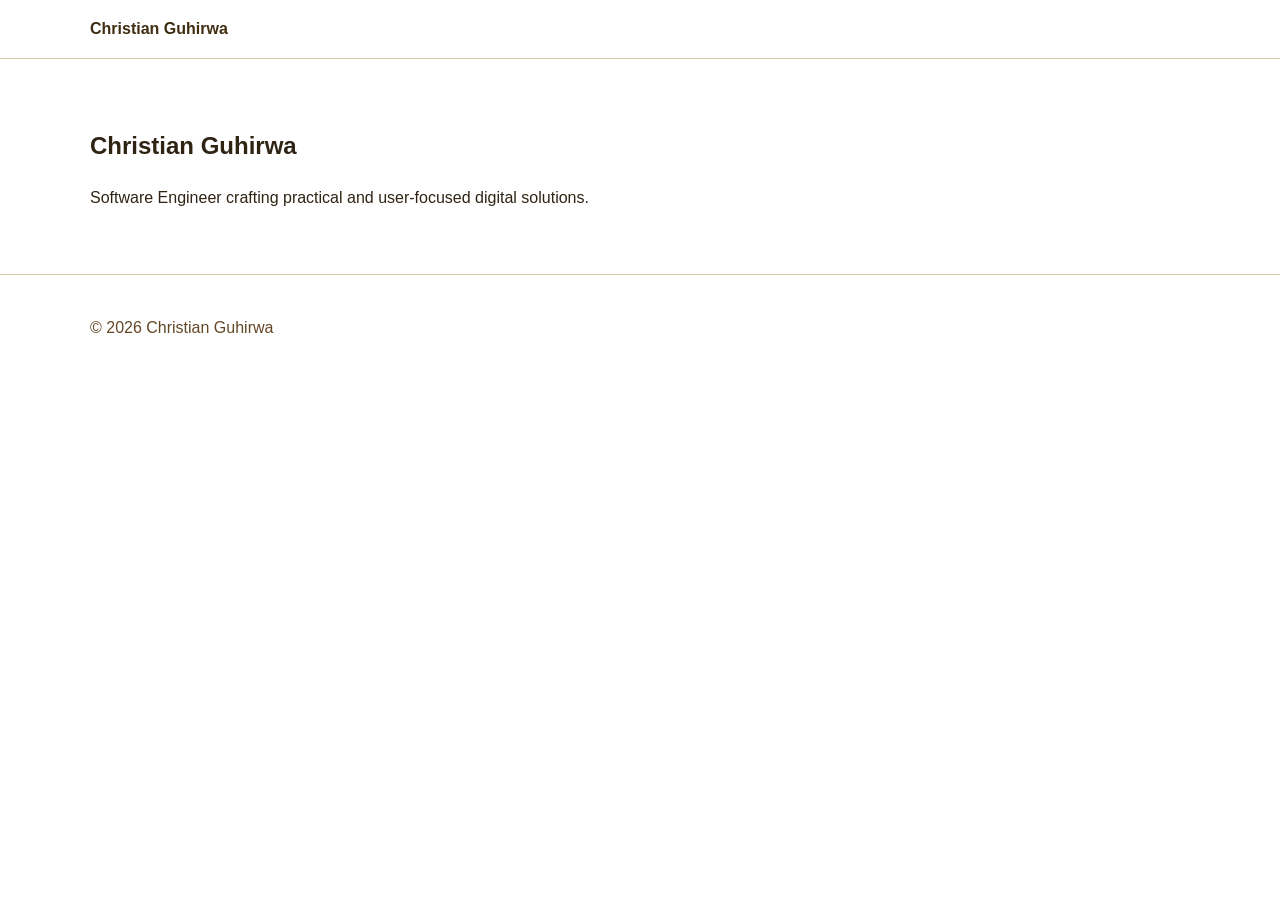
==== index.html @ 23f3f467 "feat(portfolio-foundation): scaffold baseline pages, styles, and starter scripts add base HTML struc" ====
<!doctype html>
<html lang="en">
  <head>
    <meta charset="UTF-8" />
    <meta name="viewport" content="width=device-width, initial-scale=1.0" />
    <meta
      name="description"
      content="Christian Guhirwa portfolio website showcasing projects, skills, experience, and contact information."
    />
    <meta name="theme-color" content="#402D11" />
    <meta property="og:title" content="Christian Guhirwa | Software Engineer" />
    <meta
      property="og:description"
      content="Portfolio website of Christian Guhirwa, Software Engineer."
    />
    <meta property="og:type" content="website" />
    <title>Christian Guhirwa | Software Engineer Portfolio</title>

    <link rel="stylesheet" href="assets/css/variables.css" />
    <link rel="stylesheet" href="assets/css/base.css" />
    <link rel="stylesheet" href="assets/css/layout.css" />
    <link rel="stylesheet" href="assets/css/components.css" />
    <link rel="stylesheet" href="assets/css/animations.css" />
  </head>
  <body data-page="home">
    <header class="site-header">
      <div class="container nav-wrap">
        <a class="brand" href="index.html">Christian Guhirwa</a>
      </div>
    </header>

    <main>
      <section class="section" id="hero">
        <div class="container">
          <h1>Christian Guhirwa</h1>
          <p>
            Software Engineer crafting practical and user-focused digital
            solutions.
          </p>
        </div>
      </section>
    </main>

    <footer class="site-footer">
      <div class="container">
        <p>© <span id="year"></span> Christian Guhirwa</p>
      </div>
    </footer>

    <script src="assets/js/main.js" defer></script>
  </body>
</html>
---- assets/css/variables.css ----
:root {
  --color-primary: #402d11;
  --color-white: #ffffff;

  --color-background: var(--color-white);
  --color-surface: #fffaf4;
  --color-text: #2f2314;
  --color-text-muted: #634726;
  --color-border: #d8c3a6;

  --radius-sm: 8px;
  --radius-md: 12px;
  --radius-lg: 16px;

  --space-1: 0.25rem;
  --space-2: 0.5rem;
  --space-3: 0.75rem;
  --space-4: 1rem;
  --space-5: 1.5rem;
  --space-6: 2rem;
  --space-7: 3rem;

  --container-width: 1100px;
}
---- assets/css/base.css ----
* {
  box-sizing: border-box;
}

html,
body {
  margin: 0;
  padding: 0;
}

body {
  font-family: "Segoe UI", Tahoma, Geneva, Verdana, sans-serif;
  line-height: 1.6;
  background-color: var(--color-background);
  color: var(--color-text);
}

a {
  color: inherit;
  text-decoration: none;
}

img {
  max-width: 100%;
  display: block;
}
---- assets/css/layout.css ----
.container {
  width: min(100% - 2rem, var(--container-width));
  margin-inline: auto;
}

.section {
  padding: var(--space-7) 0;
}

.nav-wrap {
  display: flex;
  align-items: center;
  justify-content: space-between;
  gap: var(--space-4);
}
---- assets/css/components.css ----
.site-header {
  border-bottom: 1px solid var(--color-border);
  background: var(--color-white);
}

.brand {
  font-weight: 700;
  color: var(--color-primary);
  padding: var(--space-4) 0;
}

button,
.btn {
  border: 1px solid var(--color-primary);
  background: var(--color-primary);
  color: var(--color-white);
  padding: 0.5rem 0.875rem;
  border-radius: var(--radius-sm);
  cursor: pointer;
}

.site-footer {
  border-top: 1px solid var(--color-border);
  padding: var(--space-5) 0;
  color: var(--color-text-muted);
}
---- assets/css/animations.css ----
@keyframes fadeIn {
  from {
    opacity: 0;
  }
  to {
    opacity: 1;
  }
}

.section {
  animation: fadeIn 400ms ease-out;
}
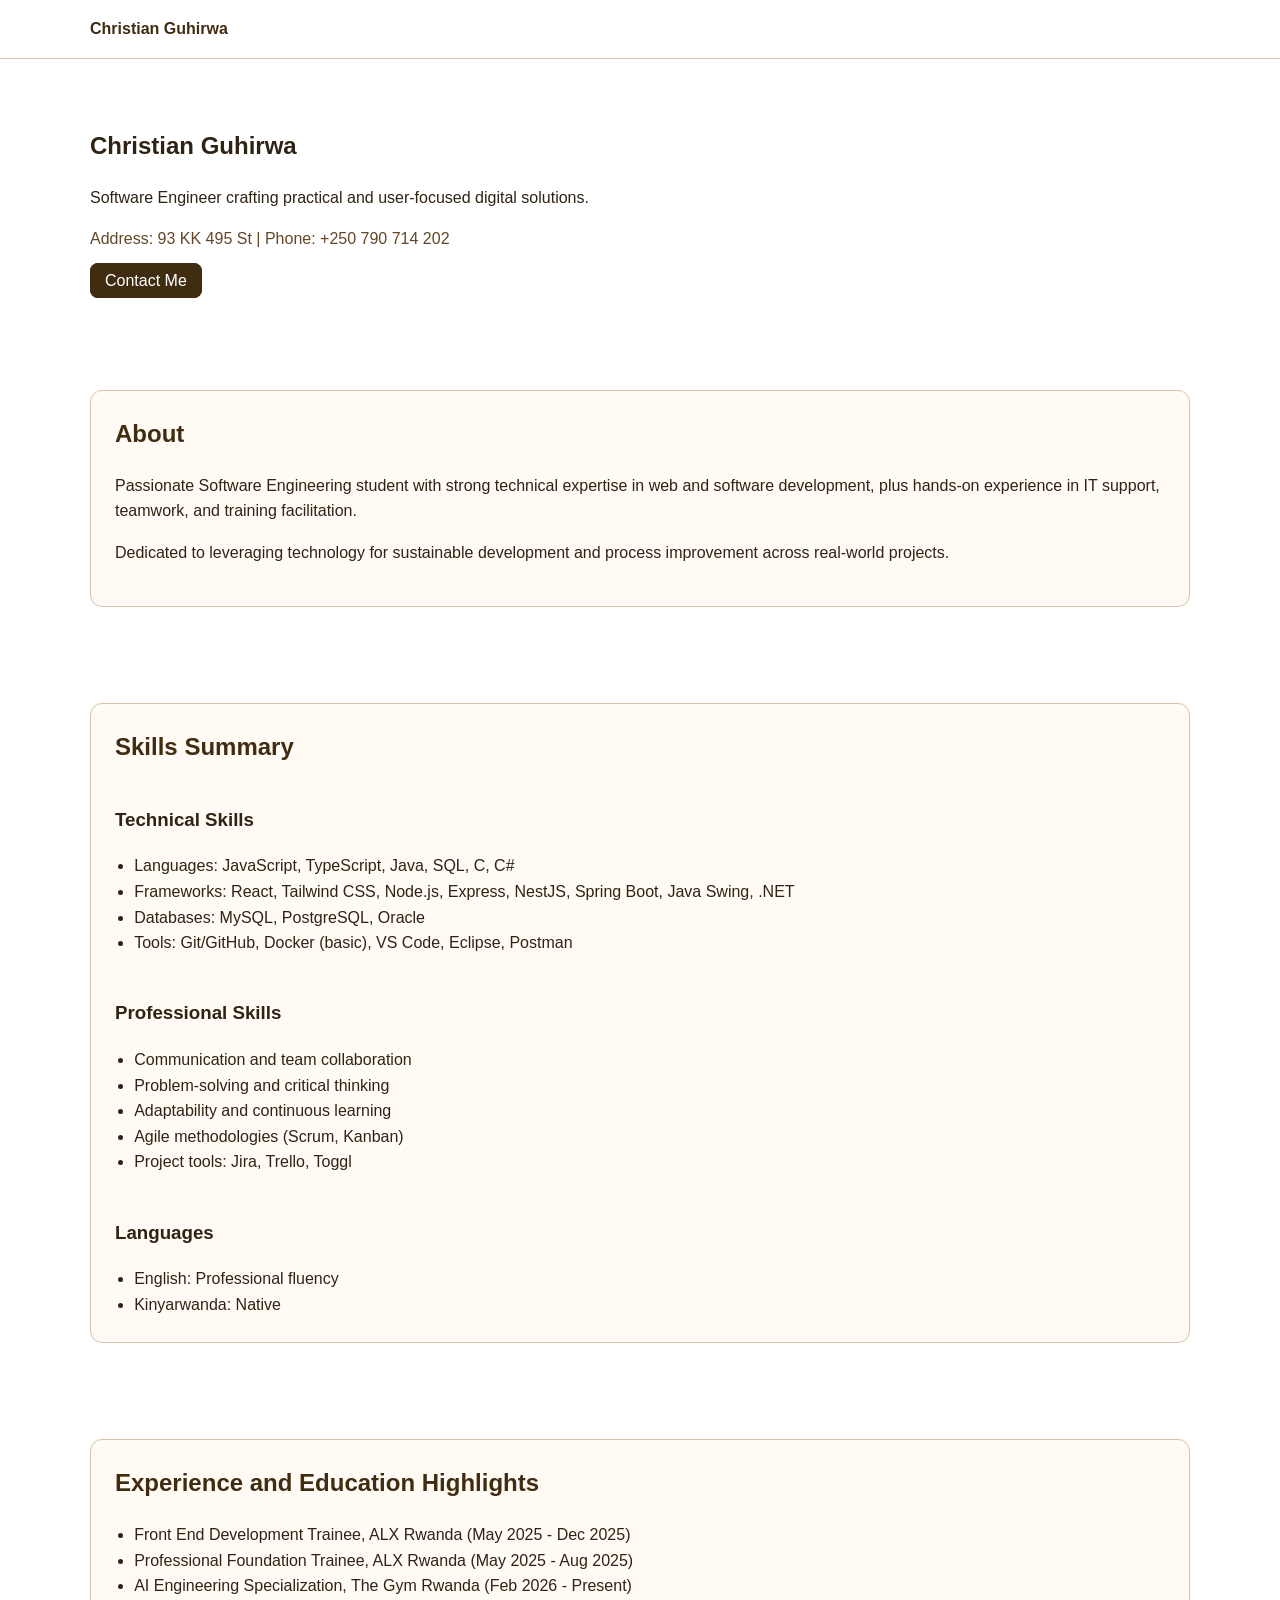
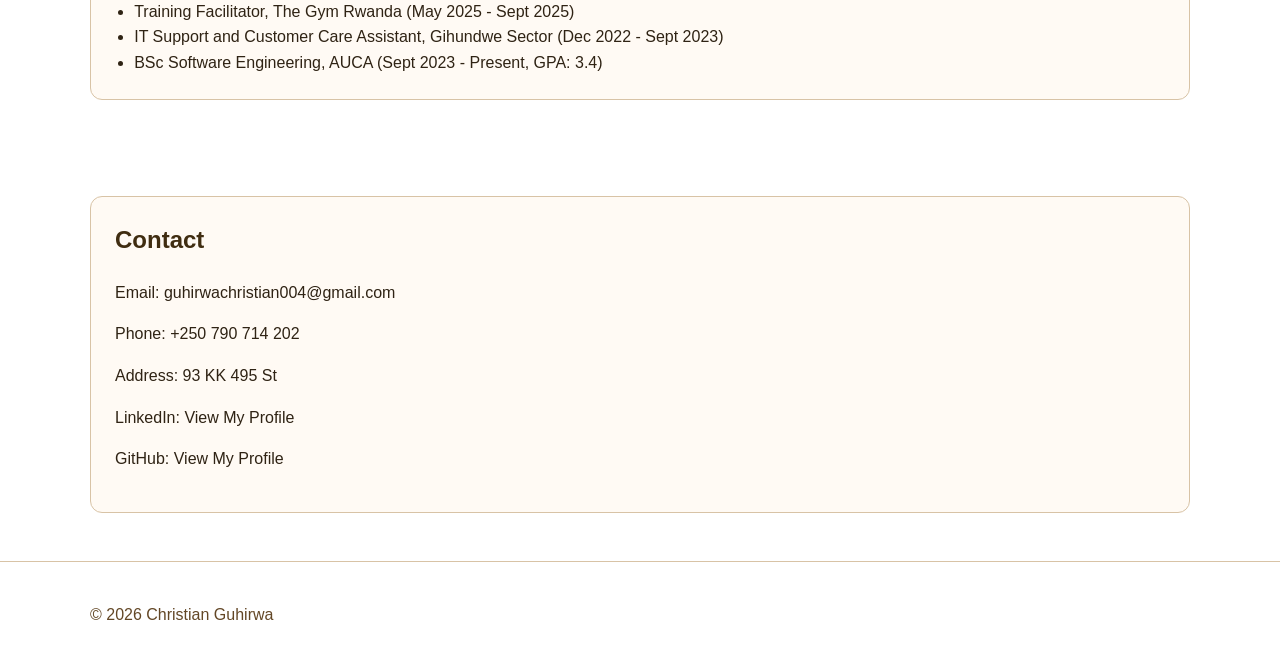
==== commit b7256e00: "feat(home-content): add portfolio profile sections and keep static content source - add full About, " ====
--- a/index.html
+++ b/index.html
@@ -37,6 +37,107 @@
             Software Engineer crafting practical and user-focused digital
             solutions.
           </p>
+          <p class="hero-meta">
+            Address: 93 KK 495 St | Phone: +250 790 714 202
+          </p>
+          <a class="btn" href="mailto:guhirwachristian004@gmail.com"
+            >Contact Me</a
+          >
+        </div>
+      </section>
+
+      <section class="section" id="about">
+        <div class="container content-block">
+          <h2>About</h2>
+          <p>
+            Passionate Software Engineering student with strong technical
+            expertise in web and software development, plus hands-on experience
+            in IT support, teamwork, and training facilitation.
+          </p>
+          <p>
+            Dedicated to leveraging technology for sustainable development and
+            process improvement across real-world projects.
+          </p>
+        </div>
+      </section>
+
+      <section class="section" id="skills">
+        <div class="container content-block">
+          <h2>Skills Summary</h2>
+          <div class="list-grid">
+            <div>
+              <h3>Technical Skills</h3>
+              <ul>
+                <li>Languages: JavaScript, TypeScript, Java, SQL, C, C#</li>
+                <li>
+                  Frameworks: React, Tailwind CSS, Node.js, Express, NestJS,
+                  Spring Boot, Java Swing, .NET
+                </li>
+                <li>Databases: MySQL, PostgreSQL, Oracle</li>
+                <li>
+                  Tools: Git/GitHub, Docker (basic), VS Code, Eclipse, Postman
+                </li>
+              </ul>
+            </div>
+            <div>
+              <h3>Professional Skills</h3>
+              <ul>
+                <li>Communication and team collaboration</li>
+                <li>Problem-solving and critical thinking</li>
+                <li>Adaptability and continuous learning</li>
+                <li>Agile methodologies (Scrum, Kanban)</li>
+                <li>Project tools: Jira, Trello, Toggl</li>
+              </ul>
+            </div>
+            <div>
+              <h3>Languages</h3>
+              <ul>
+                <li>English: Professional fluency</li>
+                <li>Kinyarwanda: Native</li>
+              </ul>
+            </div>
+          </div>
+        </div>
+      </section>
+
+      <section class="section" id="experience">
+        <div class="container content-block">
+          <h2>Experience and Education Highlights</h2>
+          <ul>
+            <li>
+              Front End Development Trainee, ALX Rwanda (May 2025 - Dec 2025)
+            </li>
+            <li>
+              Professional Foundation Trainee, ALX Rwanda (May 2025 - Aug 2025)
+            </li>
+            <li>
+              AI Engineering Specialization, The Gym Rwanda (Feb 2026 - Present)
+            </li>
+            <li>Training Facilitator, The Gym Rwanda (May 2025 - Sept 2025)</li>
+            <li>
+              IT Support and Customer Care Assistant, Gihundwe Sector (Dec 2022
+              - Sept 2023)
+            </li>
+            <li>
+              BSc Software Engineering, AUCA (Sept 2023 - Present, GPA: 3.4)
+            </li>
+          </ul>
+        </div>
+      </section>
+
+      <section class="section" id="contact">
+        <div class="container content-block">
+          <h2>Contact</h2>
+          <p>
+            Email:
+            <a href="mailto:guhirwachristian004@gmail.com"
+              >guhirwachristian004@gmail.com</a
+            >
+          </p>
+          <p>Phone: <a href="tel:+250790714202">+250 790 714 202</a></p>
+          <p>Address: 93 KK 495 St</p>
+          <p>LinkedIn: View My Profile</p>
+          <p>GitHub: View My Profile</p>
         </div>
       </section>
     </main>
--- a/assets/css/components.css
+++ b/assets/css/components.css
@@ -24,3 +24,35 @@
   padding: var(--space-5) 0;
   color: var(--color-text-muted);
 }
+
+.hero-meta {
+  color: var(--color-text-muted);
+  margin-bottom: var(--space-4);
+}
+
+.content-block {
+  background: var(--color-surface);
+  border: 1px solid var(--color-border);
+  border-radius: var(--radius-md);
+  padding: var(--space-5);
+}
+
+.content-block h2 {
+  margin-top: 0;
+  color: var(--color-primary);
+}
+
+.list-grid {
+  display: grid;
+  gap: var(--space-5);
+}
+
+.content-block ul {
+  margin: 0;
+  padding-left: 1.2rem;
+}
+
+.content-block p,
+.content-block li {
+  color: var(--color-text);
+}
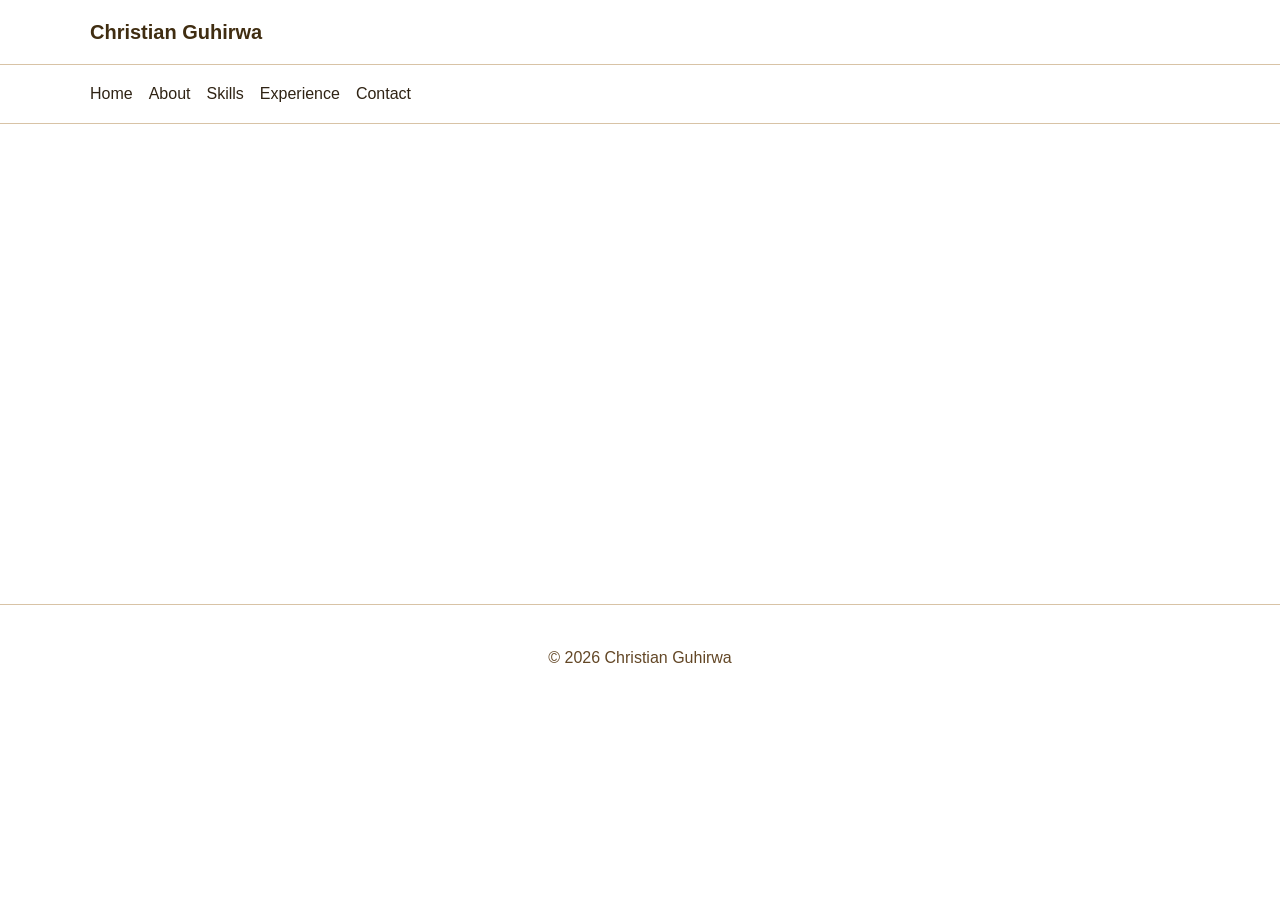
==== commit 56224059: "feat(dynamic data render): data driven sections with responsive design and navigation - move portfol" ====
--- a/index.html
+++ b/index.html
@@ -29,117 +29,26 @@
       </div>
     </header>
 
+    <nav class="site-nav">
+      <ul class="nav-links">
+        <li><a href="#hero">Home</a></li>
+        <li><a href="#about">About</a></li>
+        <li><a href="#skills">Skills</a></li>
+        <li><a href="#experience">Experience</a></li>
+        <li><a href="#contact">Contact</a></li>
+      </ul>
+    </nav>
+
     <main>
-      <section class="section" id="hero">
-        <div class="container">
-          <h1>Christian Guhirwa</h1>
-          <p>
-            Software Engineer crafting practical and user-focused digital
-            solutions.
-          </p>
-          <p class="hero-meta">
-            Address: 93 KK 495 St | Phone: +250 790 714 202
-          </p>
-          <a class="btn" href="mailto:guhirwachristian004@gmail.com"
-            >Contact Me</a
-          >
-        </div>
-      </section>
-
-      <section class="section" id="about">
-        <div class="container content-block">
-          <h2>About</h2>
-          <p>
-            Passionate Software Engineering student with strong technical
-            expertise in web and software development, plus hands-on experience
-            in IT support, teamwork, and training facilitation.
-          </p>
-          <p>
-            Dedicated to leveraging technology for sustainable development and
-            process improvement across real-world projects.
-          </p>
-        </div>
-      </section>
-
-      <section class="section" id="skills">
-        <div class="container content-block">
-          <h2>Skills Summary</h2>
-          <div class="list-grid">
-            <div>
-              <h3>Technical Skills</h3>
-              <ul>
-                <li>Languages: JavaScript, TypeScript, Java, SQL, C, C#</li>
-                <li>
-                  Frameworks: React, Tailwind CSS, Node.js, Express, NestJS,
-                  Spring Boot, Java Swing, .NET
-                </li>
-                <li>Databases: MySQL, PostgreSQL, Oracle</li>
-                <li>
-                  Tools: Git/GitHub, Docker (basic), VS Code, Eclipse, Postman
-                </li>
-              </ul>
-            </div>
-            <div>
-              <h3>Professional Skills</h3>
-              <ul>
-                <li>Communication and team collaboration</li>
-                <li>Problem-solving and critical thinking</li>
-                <li>Adaptability and continuous learning</li>
-                <li>Agile methodologies (Scrum, Kanban)</li>
-                <li>Project tools: Jira, Trello, Toggl</li>
-              </ul>
-            </div>
-            <div>
-              <h3>Languages</h3>
-              <ul>
-                <li>English: Professional fluency</li>
-                <li>Kinyarwanda: Native</li>
-              </ul>
-            </div>
-          </div>
-        </div>
-      </section>
-
-      <section class="section" id="experience">
-        <div class="container content-block">
-          <h2>Experience and Education Highlights</h2>
-          <ul>
-            <li>
-              Front End Development Trainee, ALX Rwanda (May 2025 - Dec 2025)
-            </li>
-            <li>
-              Professional Foundation Trainee, ALX Rwanda (May 2025 - Aug 2025)
-            </li>
-            <li>
-              AI Engineering Specialization, The Gym Rwanda (Feb 2026 - Present)
-            </li>
-            <li>Training Facilitator, The Gym Rwanda (May 2025 - Sept 2025)</li>
-            <li>
-              IT Support and Customer Care Assistant, Gihundwe Sector (Dec 2022
-              - Sept 2023)
-            </li>
-            <li>
-              BSc Software Engineering, AUCA (Sept 2023 - Present, GPA: 3.4)
-            </li>
-          </ul>
-        </div>
-      </section>
-
-      <section class="section" id="contact">
-        <div class="container content-block">
-          <h2>Contact</h2>
-          <p>
-            Email:
-            <a href="mailto:guhirwachristian004@gmail.com"
-              >guhirwachristian004@gmail.com</a
-            >
-          </p>
-          <p>Phone: <a href="tel:+250790714202">+250 790 714 202</a></p>
-          <p>Address: 93 KK 495 St</p>
-          <p>LinkedIn: View My Profile</p>
-          <p>GitHub: View My Profile</p>
-        </div>
-      </section>
+      <section class="section" id="hero" data-render="hero"></section>
+      <section class="section" id="about" data-render="about"></section>
+      <section class="section" id="skills" data-render="skills"></section>
+      <section
+        class="section"
+        id="experience"
+        data-render="experience"
+      ></section>
+      <section class="section" id="contact" data-render="contact"></section>
     </main>
 
     <footer class="site-footer">
--- a/assets/css/layout.css
+++ b/assets/css/layout.css
@@ -13,3 +13,34 @@
   justify-content: space-between;
   gap: var(--space-4);
 }
+
+.site-nav {
+  background: var(--color-white);
+  border-bottom: 1px solid var(--color-border);
+  position: sticky;
+  top: 0;
+  z-index: 100;
+}
+
+.nav-links {
+  list-style: none;
+  margin: 0;
+  padding: 0;
+  display: flex;
+  gap: var(--space-4);
+  align-items: center;
+  width: min(100% - 2rem, var(--container-width));
+  margin: 0 auto;
+  padding: var(--space-4) 0;
+}
+
+.nav-links a {
+  color: var(--color-text);
+  text-decoration: none;
+  font-weight: 500;
+  transition: color 200ms ease-out;
+}
+
+.nav-links a:hover {
+  color: var(--color-primary);
+}
--- a/assets/css/components.css
+++ b/assets/css/components.css
@@ -7,6 +7,7 @@
   font-weight: 700;
   color: var(--color-primary);
   padding: var(--space-4) 0;
+  font-size: 1.25rem;
 }
 
 button,
@@ -17,17 +18,44 @@
   padding: 0.5rem 0.875rem;
   border-radius: var(--radius-sm);
   cursor: pointer;
+  transition: all 200ms ease-out;
+  font-weight: 500;
+}
+
+button:hover,
+.btn:hover {
+  background: #502c0f;
+  transform: translateY(-2px);
+  box-shadow: 0 4px 12px rgba(64, 45, 17, 0.2);
 }
 
 .site-footer {
   border-top: 1px solid var(--color-border);
   padding: var(--space-5) 0;
   color: var(--color-text-muted);
+  text-align: center;
+}
+
+.hero-section {
+  text-align: center;
+}
+
+.hero-section h1 {
+  font-size: 2rem;
+  margin: 0 0 var(--space-3) 0;
+  color: var(--color-primary);
+}
+
+.hero-section > p {
+  font-size: 1.1rem;
+  margin: 0 0 var(--space-3) 0;
+  color: var(--color-text);
 }
 
 .hero-meta {
   color: var(--color-text-muted);
   margin-bottom: var(--space-4);
+  font-size: 0.95rem;
 }
 
 .content-block {
@@ -35,24 +63,81 @@
   border: 1px solid var(--color-border);
   border-radius: var(--radius-md);
   padding: var(--space-5);
+  transition: box-shadow 200ms ease-out;
+}
+
+.content-block:hover {
+  box-shadow: 0 4px 12px rgba(64, 45, 17, 0.1);
 }
 
 .content-block h2 {
   margin-top: 0;
+  margin-bottom: var(--space-4);
   color: var(--color-primary);
+  font-size: 1.5rem;
 }
 
-.list-grid {
+.content-block h3 {
+  margin-top: var(--space-4);
+  margin-bottom: var(--space-2);
+  color: var(--color-primary);
+  font-size: 1.1rem;
+}
+
+.skills-grid {
   display: grid;
+  grid-template-columns: repeat(auto-fit, minmax(200px, 1fr));
   gap: var(--space-5);
 }
 
 .content-block ul {
   margin: 0;
   padding-left: 1.2rem;
+  list-style-position: outside;
+}
+
+.content-block li {
+  margin-bottom: var(--space-2);
+  color: var(--color-text);
+  line-height: 1.6;
 }
 
 .content-block p,
-.content-block li {
+.content-block a {
   color: var(--color-text);
+  line-height: 1.7;
 }
+
+.content-block a {
+  color: var(--color-primary);
+  text-decoration: none;
+  border-bottom: 1px solid var(--color-primary);
+  transition: color 200ms ease-out;
+}
+
+.content-block a:hover {
+  color: #502c0f;
+}
+
+@media (max-width: 768px) {
+  .nav-links {
+    gap: var(--space-2);
+    font-size: 0.9rem;
+  }
+
+  .hero-section h1 {
+    font-size: 1.5rem;
+  }
+
+  .hero-section > p {
+    font-size: 1rem;
+  }
+
+  .skills-grid {
+    grid-template-columns: 1fr;
+  }
+
+  .content-block {
+    padding: var(--space-4);
+  }
+}
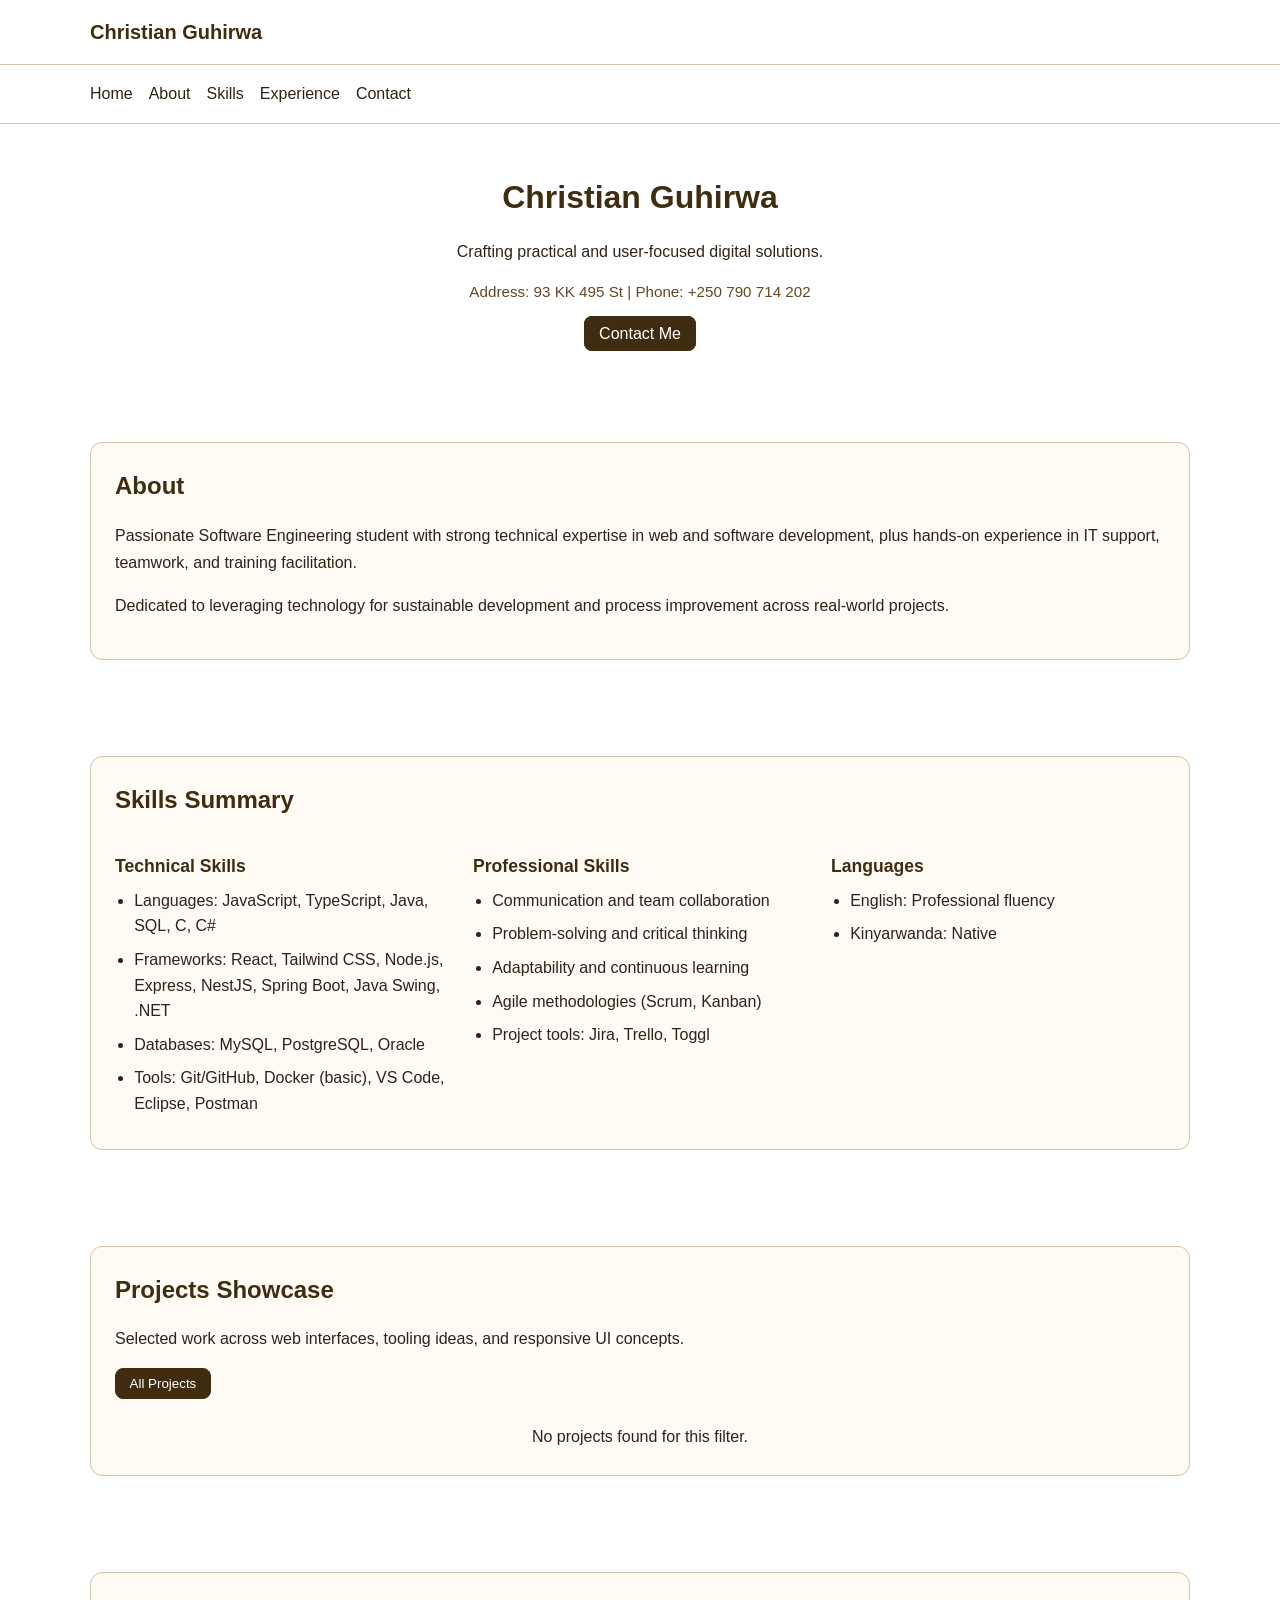
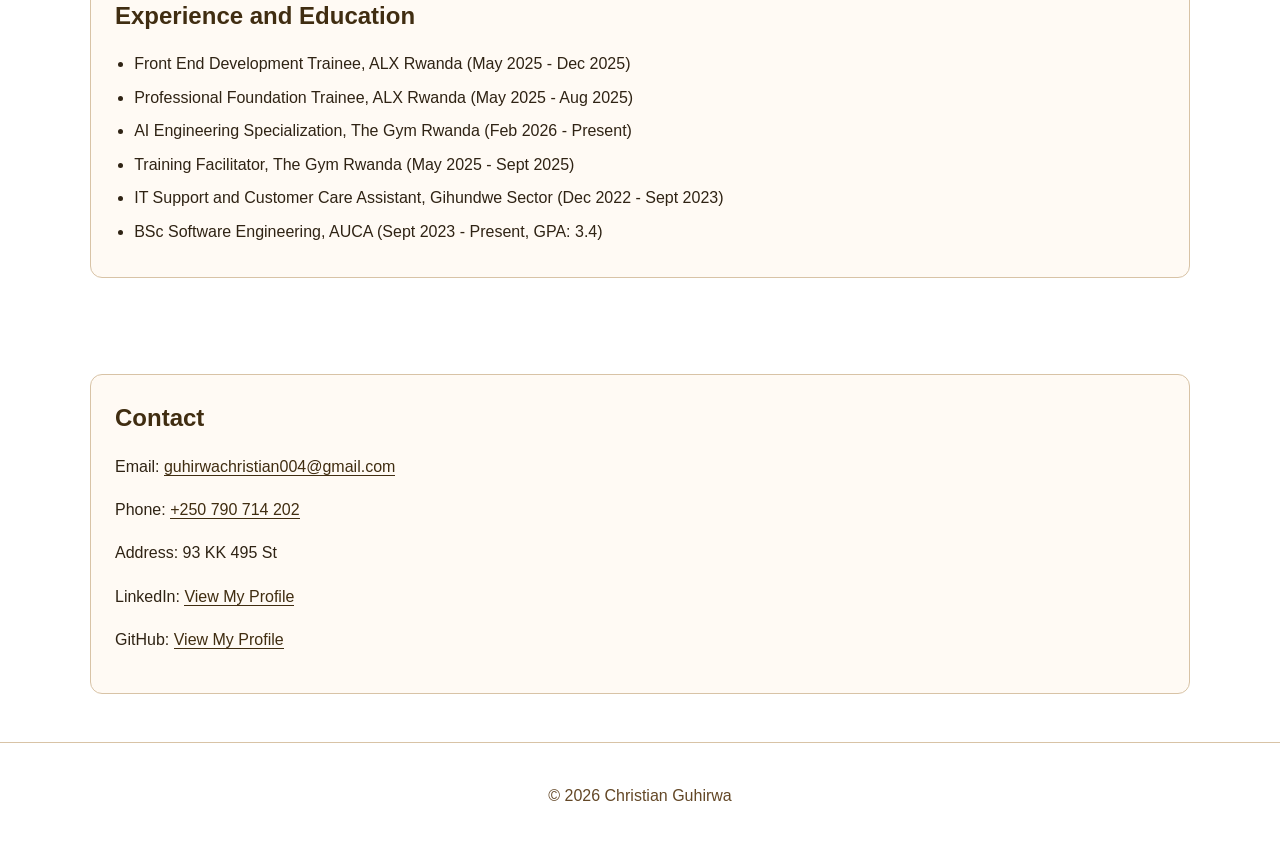
==== commit 7fa9a431: "fix(home-render): load data and UI scripts before main rendering - add the missing script imports fo" ====
--- a/index.html
+++ b/index.html
@@ -43,6 +43,7 @@
       <section class="section" id="hero" data-render="hero"></section>
       <section class="section" id="about" data-render="about"></section>
       <section class="section" id="skills" data-render="skills"></section>
+      <section class="section" id="projects" data-render="projects"></section>
       <section
         class="section"
         id="experience"
@@ -57,6 +58,8 @@
       </div>
     </footer>
 
+    <script src="assets/js/data.js" defer></script>
+    <script src="assets/js/ui.js" defer></script>
     <script src="assets/js/main.js" defer></script>
   </body>
 </html>
--- a/assets/css/layout.css
+++ b/assets/css/layout.css
@@ -44,3 +44,22 @@
 .nav-links a:hover {
   color: var(--color-primary);
 }
+
+.filter-row {
+  display: flex;
+  flex-wrap: wrap;
+  gap: var(--space-2);
+  margin: var(--space-4) 0 var(--space-5);
+}
+
+.projects-grid {
+  display: grid;
+  grid-template-columns: repeat(auto-fit, minmax(240px, 1fr));
+  gap: var(--space-5);
+}
+
+.empty-state {
+  margin: 0;
+  color: var(--color-text-muted);
+  text-align: center;
+}
--- a/assets/css/components.css
+++ b/assets/css/components.css
@@ -119,6 +119,105 @@
   color: #502c0f;
 }
 
+.btn-secondary {
+  background: var(--color-white);
+  color: var(--color-primary);
+}
+
+.btn-secondary:hover {
+  background: var(--color-surface);
+}
+
+.filter-btn {
+  background: var(--color-white);
+  color: var(--color-primary);
+  border: 1px solid var(--color-primary);
+  padding: 0.45rem 0.85rem;
+}
+
+.filter-btn.is-active {
+  background: var(--color-primary);
+  color: var(--color-white);
+}
+
+.project-card {
+  display: flex;
+  flex-direction: column;
+  justify-content: space-between;
+  background: var(--color-white);
+  border: 1px solid var(--color-border);
+  border-radius: var(--radius-md);
+  padding: var(--space-5);
+  box-shadow: 0 4px 14px rgba(64, 45, 17, 0.06);
+  transition:
+    transform 200ms ease-out,
+    box-shadow 200ms ease-out;
+}
+
+.project-card:hover {
+  transform: translateY(-4px);
+  box-shadow: 0 8px 20px rgba(64, 45, 17, 0.12);
+}
+
+.project-card__body h3 {
+  margin: var(--space-2) 0;
+  color: var(--color-primary);
+}
+
+.project-card__body p {
+  color: var(--color-text);
+  margin: 0 0 var(--space-4);
+}
+
+.project-card__tag {
+  display: inline-block;
+  font-size: 0.8rem;
+  text-transform: uppercase;
+  letter-spacing: 0.08em;
+  color: var(--color-text-muted);
+}
+
+.project-tags {
+  display: flex;
+  flex-wrap: wrap;
+  gap: var(--space-2);
+  list-style: none;
+  padding: 0;
+  margin: 0;
+}
+
+.project-tags li {
+  background: var(--color-surface);
+  border: 1px solid var(--color-border);
+  color: var(--color-primary);
+  border-radius: 999px;
+  padding: 0.35rem 0.7rem;
+  font-size: 0.85rem;
+  margin: 0;
+}
+
+.project-card__actions {
+  display: flex;
+  gap: var(--space-2);
+  margin-top: var(--space-5);
+  flex-wrap: wrap;
+}
+
+@media (max-width: 768px) {
+  .projects-grid {
+    grid-template-columns: 1fr;
+  }
+
+  .project-card__actions {
+    flex-direction: column;
+  }
+
+  .project-card__actions .btn {
+    width: 100%;
+    text-align: center;
+  }
+}
+
 @media (max-width: 768px) {
   .nav-links {
     gap: var(--space-2);
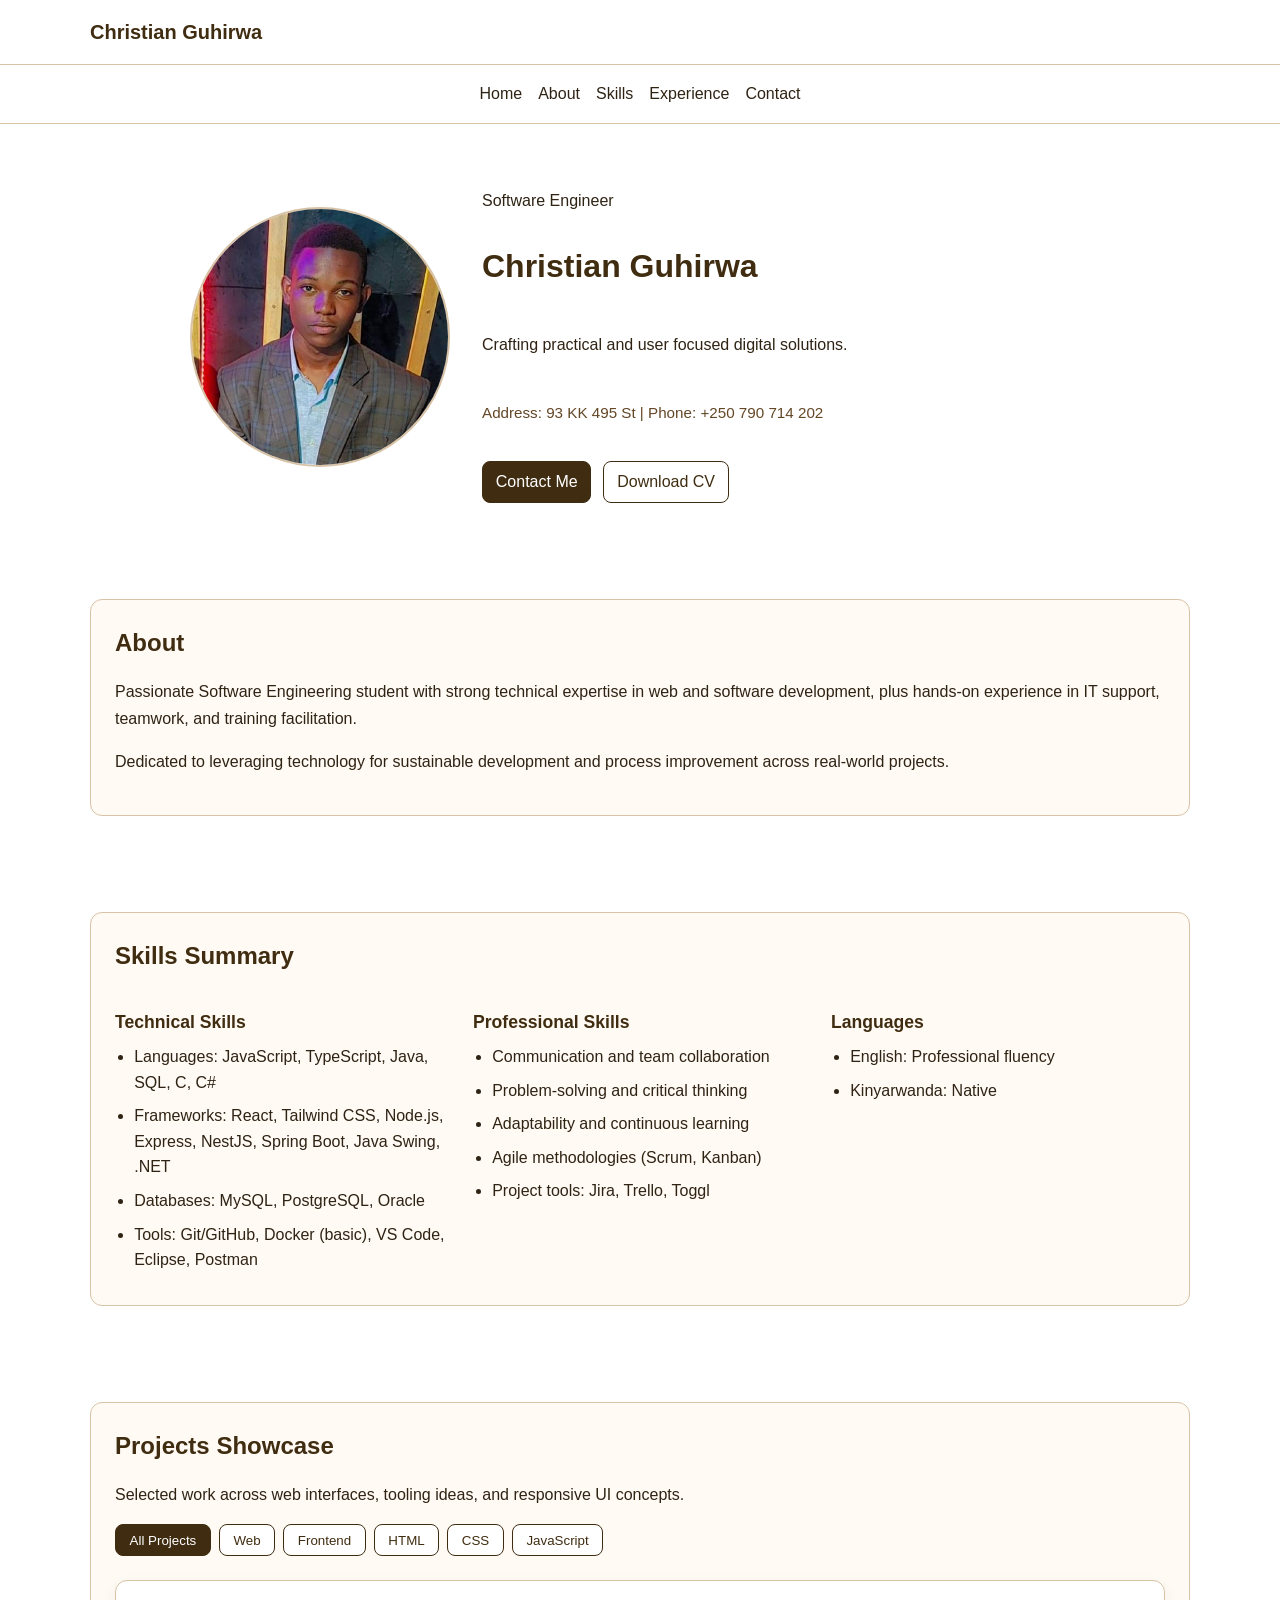
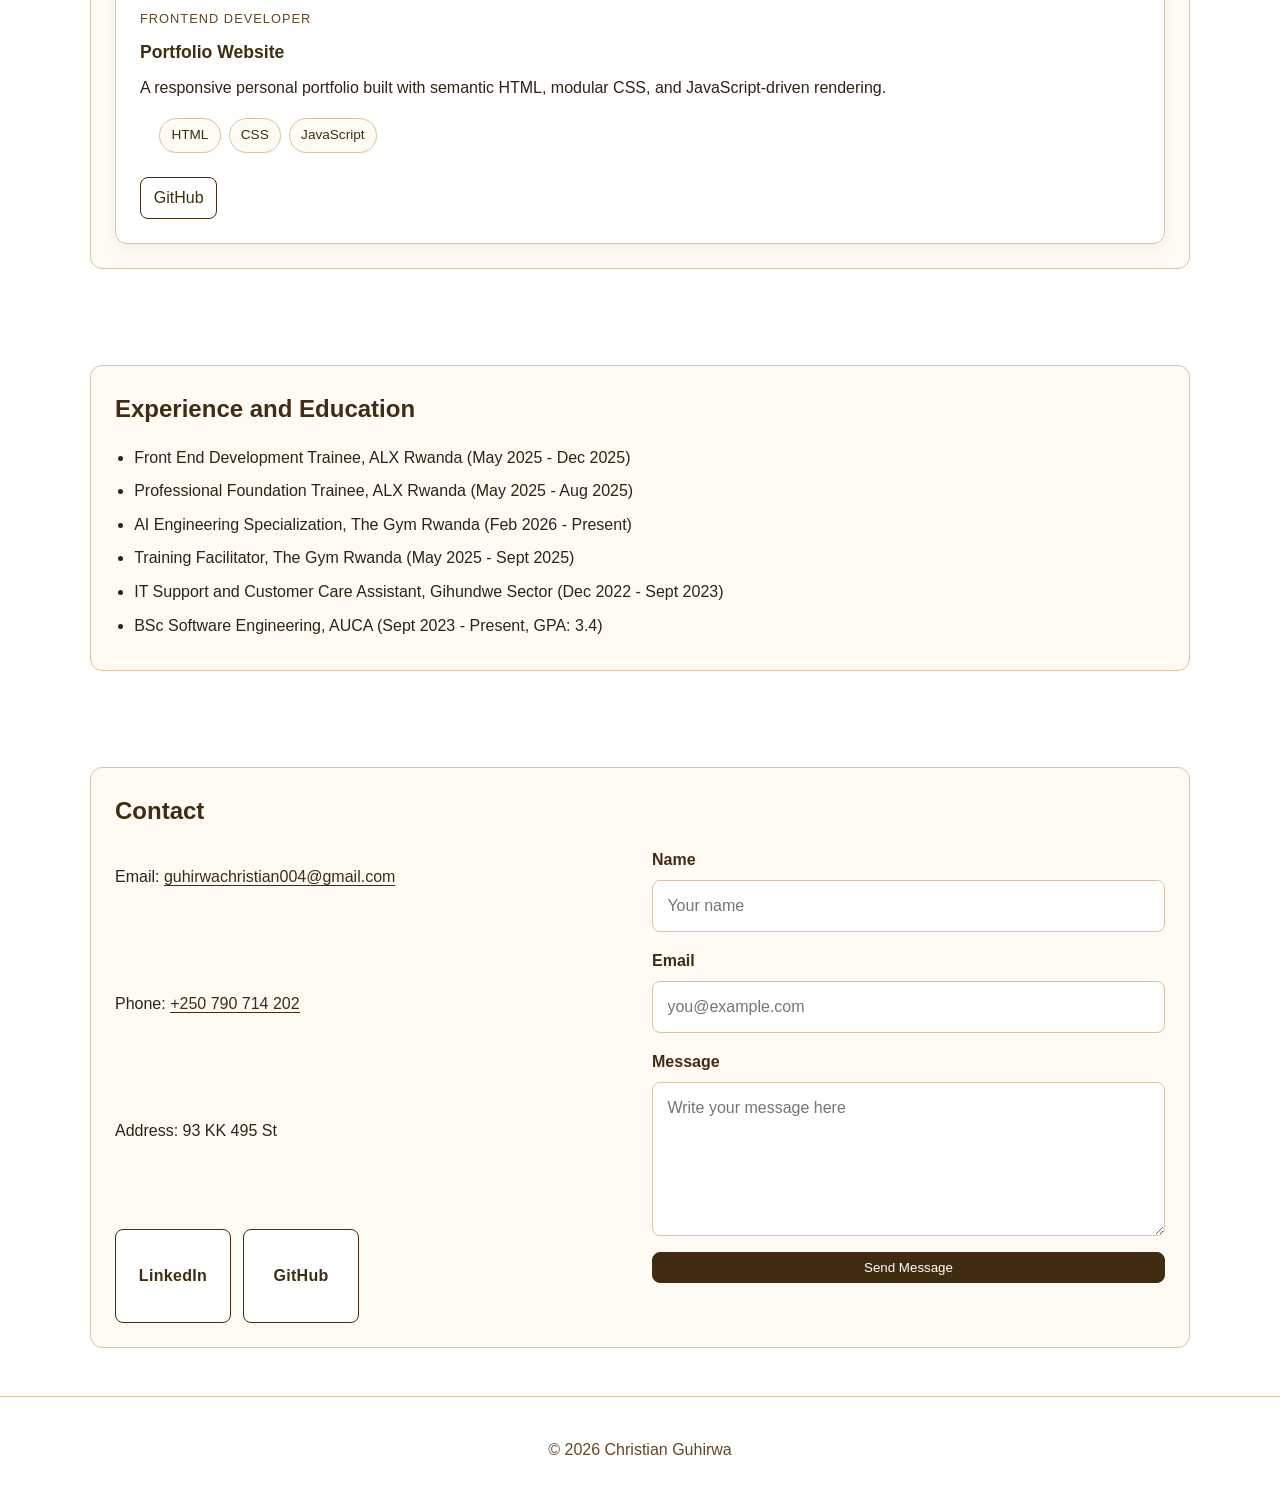
==== commit 1240e75c: "feat(hero & contact ui): refine layout and button interaction styling - Reworke hero section into a " ====
--- a/index.html
+++ b/index.html
@@ -7,6 +7,7 @@
       name="description"
       content="Christian Guhirwa portfolio website showcasing projects, skills, experience, and contact information."
     />
+    <meta name="robots" content="index, follow" />
     <meta name="theme-color" content="#402D11" />
     <meta property="og:title" content="Christian Guhirwa | Software Engineer" />
     <meta
--- a/assets/css/base.css
+++ b/assets/css/base.css
@@ -6,6 +6,10 @@
 body {
   margin: 0;
   padding: 0;
+}
+
+html {
+  scroll-behavior: smooth;
 }
 
 body {
--- a/assets/css/layout.css
+++ b/assets/css/layout.css
@@ -29,6 +29,8 @@
   display: flex;
   gap: var(--space-4);
   align-items: center;
+  justify-content: center;
+  flex-wrap: wrap;
   width: min(100% - 2rem, var(--container-width));
   margin: 0 auto;
   padding: var(--space-4) 0;
@@ -58,8 +60,133 @@
   gap: var(--space-5);
 }
 
+.posts-grid {
+  display: grid;
+  grid-template-columns: repeat(auto-fit, minmax(260px, 1fr));
+  gap: var(--space-5);
+}
+
 .empty-state {
   margin: 0;
   color: var(--color-text-muted);
   text-align: center;
 }
+
+.blog-post {
+  display: grid;
+  gap: var(--space-4);
+}
+
+.hero-layout {
+  display: grid;
+  grid-template-columns: minmax(180px, 260px) 1fr;
+  gap: var(--space-6);
+  align-items: center;
+  justify-items: stretch;
+  max-width: 900px;
+  margin: 0 auto;
+}
+
+.hero-copy {
+  display: grid;
+  gap: var(--space-3);
+  justify-items: start;
+  text-align: left;
+}
+
+.hero-actions {
+  display: flex;
+  gap: var(--space-3);
+  flex-wrap: wrap;
+  margin-top: var(--space-2);
+  justify-content: flex-start;
+}
+
+.profile-image {
+  width: clamp(160px, 26vw, 260px);
+  height: clamp(160px, 26vw, 260px);
+  min-height: 0;
+  aspect-ratio: 1 / 1;
+  object-fit: cover;
+  object-position: center;
+  border-radius: 50%;
+  border: 2px solid var(--color-border);
+  background: linear-gradient(135deg, #f8f2ea, #fffaf4);
+  display: block;
+}
+
+.profile-image-placeholder {
+  width: clamp(160px, 26vw, 260px);
+  height: clamp(160px, 26vw, 260px);
+  min-height: 0;
+  border-radius: 50%;
+  border: 2px dashed var(--color-border);
+  background: linear-gradient(135deg, #f8f2ea, #fffaf4);
+  display: flex;
+  align-items: center;
+  justify-content: center;
+  text-align: center;
+  color: var(--color-text-muted);
+  padding: var(--space-5);
+}
+
+.profile-image-placeholder span {
+  font-weight: 600;
+  letter-spacing: 0.04em;
+  text-transform: uppercase;
+}
+
+.contact-grid {
+  display: grid;
+  grid-template-columns: repeat(auto-fit, minmax(280px, 1fr));
+  gap: var(--space-5);
+}
+
+.contact-details,
+.contact-form {
+  display: grid;
+  gap: var(--space-4);
+}
+
+.form-field {
+  display: grid;
+  gap: var(--space-2);
+}
+
+@media (max-width: 768px) {
+  .nav-links {
+    gap: var(--space-2);
+    padding: var(--space-3) 0;
+  }
+
+  .hero-layout {
+    grid-template-columns: 1fr;
+    justify-items: center;
+    max-width: 760px;
+  }
+
+  .hero-copy {
+    justify-items: center;
+    text-align: center;
+  }
+
+  .profile-image-placeholder {
+    width: 180px;
+    height: 180px;
+  }
+
+  .profile-image {
+    width: 180px;
+    height: 180px;
+  }
+
+  .hero-actions {
+    flex-direction: column;
+    justify-content: center;
+  }
+
+  .hero-actions .btn {
+    width: 100%;
+    text-align: center;
+  }
+}
--- a/assets/css/components.css
+++ b/assets/css/components.css
@@ -15,18 +15,26 @@
   border: 1px solid var(--color-primary);
   background: var(--color-primary);
   color: var(--color-white);
-  padding: 0.5rem 0.875rem;
+  padding: 0.42rem 0.8rem;
   border-radius: var(--radius-sm);
   cursor: pointer;
-  transition: all 200ms ease-out;
+  transition: background-color 200ms ease-out;
   font-weight: 500;
 }
 
 button:hover,
 .btn:hover {
-  background: #502c0f;
-  transform: translateY(-2px);
-  box-shadow: 0 4px 12px rgba(64, 45, 17, 0.2);
+  background: #5a3f18;
+  color: var(--color-white);
+}
+
+button:focus-visible,
+.btn:focus-visible,
+.filter-btn:focus-visible,
+.social-link:focus-visible,
+.nav-links a:focus-visible {
+  outline: 2px solid var(--color-primary);
+  outline-offset: 3px;
 }
 
 .site-footer {
@@ -126,6 +134,7 @@
 
 .btn-secondary:hover {
   background: var(--color-surface);
+  color: var(--color-primary);
 }
 
 .filter-btn {
@@ -136,6 +145,11 @@
 }
 
 .filter-btn.is-active {
+  background: var(--color-primary);
+  color: var(--color-white);
+}
+
+.filter-btn:hover {
   background: var(--color-primary);
   color: var(--color-white);
 }
@@ -203,8 +217,124 @@
   flex-wrap: wrap;
 }
 
+.post-card {
+  background: var(--color-white);
+  border: 1px solid var(--color-border);
+  border-radius: var(--radius-md);
+  padding: var(--space-5);
+  box-shadow: 0 4px 14px rgba(64, 45, 17, 0.06);
+  transition:
+    transform 200ms ease-out,
+    box-shadow 200ms ease-out;
+}
+
+.post-card:hover {
+  transform: translateY(-4px);
+  box-shadow: 0 8px 20px rgba(64, 45, 17, 0.12);
+}
+
+.post-card h3 {
+  margin: var(--space-2) 0 var(--space-3);
+  color: var(--color-primary);
+}
+
+.post-card p {
+  margin: 0 0 var(--space-4);
+  color: var(--color-text);
+}
+
+.post-card__meta {
+  display: flex;
+  justify-content: space-between;
+  gap: var(--space-3);
+  font-size: 0.85rem;
+  color: var(--color-text-muted);
+  text-transform: uppercase;
+  letter-spacing: 0.04em;
+}
+
+.code-block {
+  margin: 0;
+  padding: var(--space-4);
+  border-radius: var(--radius-sm);
+  background: #f8f2ea;
+  border: 1px solid var(--color-border);
+  overflow-x: auto;
+  color: var(--color-primary);
+}
+
+.contact-form input,
+.contact-form textarea {
+  width: 100%;
+  border: 1px solid var(--color-border);
+  border-radius: var(--radius-sm);
+  padding: 0.75rem 0.9rem;
+  font: inherit;
+  color: var(--color-text);
+  background: var(--color-white);
+}
+
+.contact-form input:focus,
+.contact-form textarea:focus {
+  outline: 2px solid rgba(64, 45, 17, 0.25);
+  border-color: var(--color-primary);
+}
+
+.contact-form label {
+  font-weight: 600;
+  color: var(--color-primary);
+}
+
+.social-links {
+  display: flex;
+  flex-wrap: wrap;
+  gap: var(--space-3);
+}
+
+.social-link {
+  display: inline-flex;
+  align-items: center;
+  justify-content: center;
+  min-width: 116px;
+  padding: 0.4rem 0.75rem;
+  border-radius: var(--radius-sm);
+  background: var(--color-white);
+  color: var(--color-primary);
+  border: 1px solid var(--color-primary);
+  text-decoration: none;
+  font-weight: 600;
+  letter-spacing: 0.02em;
+  transition:
+    background-color 200ms ease-out,
+    border-color 200ms ease-out;
+}
+
+.social-link:hover {
+  background: var(--color-surface);
+  color: var(--color-primary);
+  border-color: var(--color-border);
+}
+
+.form-message {
+  margin: 0;
+  min-height: 1.5rem;
+  font-size: 0.95rem;
+}
+
+.form-message.is-error {
+  color: #8a1f11;
+}
+
+.form-message.is-success {
+  color: #0f6b3a;
+}
+
 @media (max-width: 768px) {
   .projects-grid {
+    grid-template-columns: 1fr;
+  }
+
+  .posts-grid {
     grid-template-columns: 1fr;
   }
 
@@ -239,4 +369,12 @@
   .content-block {
     padding: var(--space-4);
   }
-}
+
+  .post-card__meta {
+    flex-direction: column;
+  }
+
+  .contact-grid {
+    grid-template-columns: 1fr;
+  }
+}
